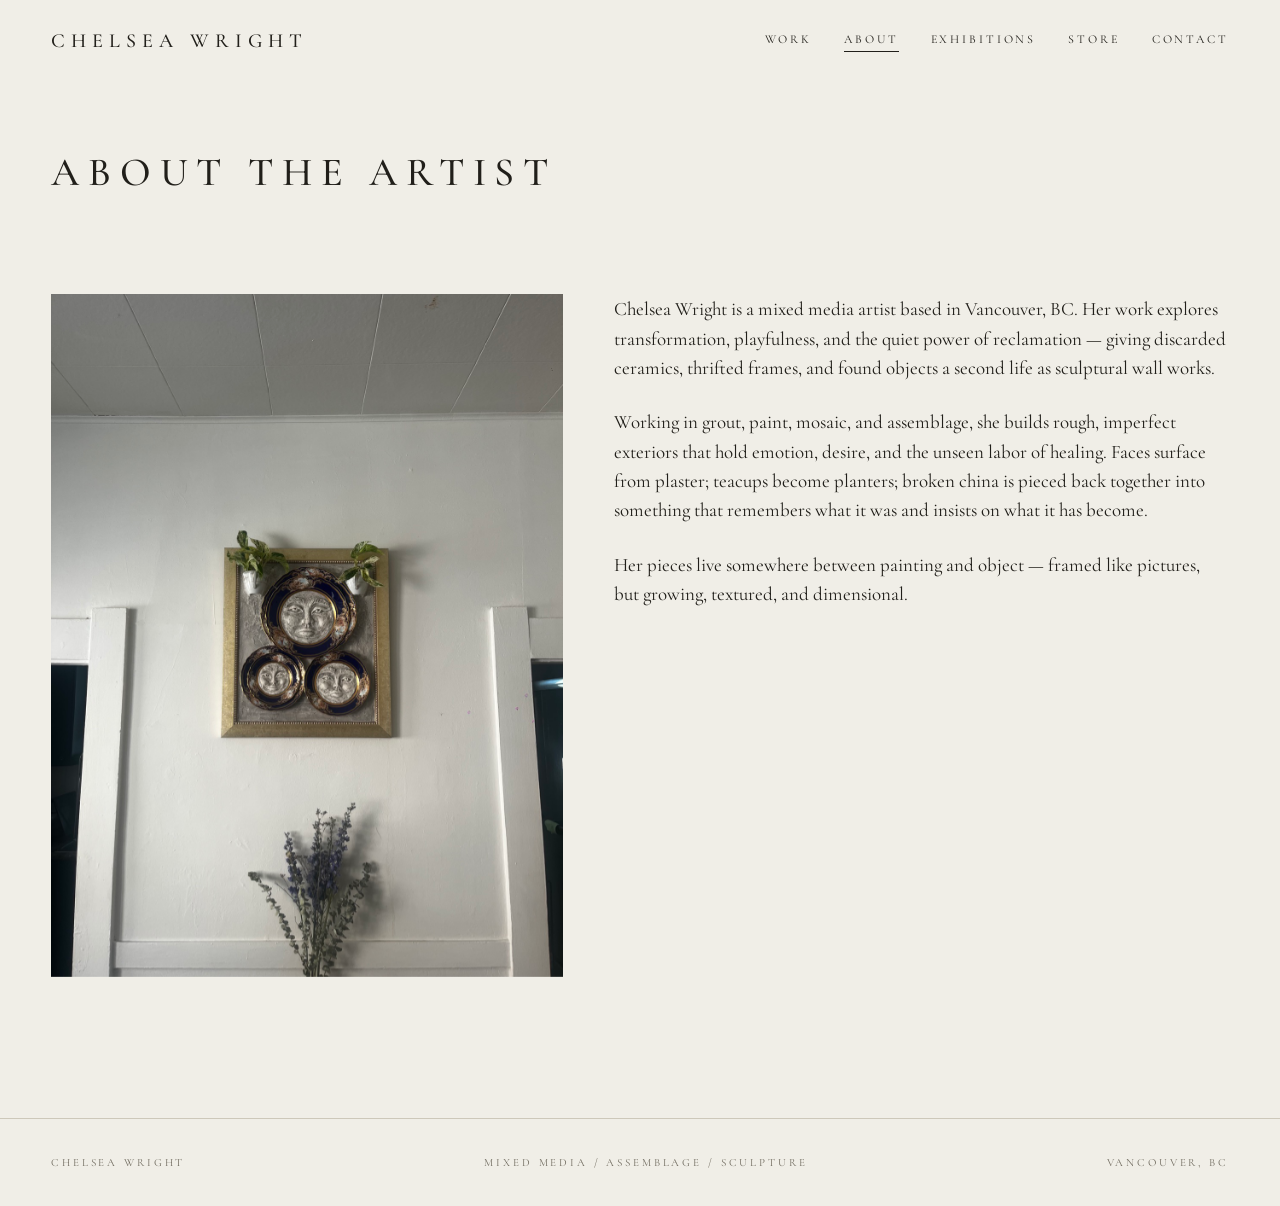
==== about.html @ 6f3f4430 "Initial site: static portfolio for chelseawright.art Home, work gallery with lightbox, about, exhibi" ====
<!DOCTYPE html>
<html lang="en">
<head>
  <meta charset="utf-8">
  <meta name="viewport" content="width=device-width, initial-scale=1">
  <title>About — Chelsea Wright</title>
  <meta name="description" content="About Chelsea Wright, a mixed media artist based in Vancouver, BC.">
  <link rel="preconnect" href="https://fonts.googleapis.com">
  <link rel="preconnect" href="https://fonts.gstatic.com" crossorigin>
  <link href="https://fonts.googleapis.com/css2?family=Cormorant+Garamond:wght@400;500;600&display=swap" rel="stylesheet">
  <link rel="stylesheet" href="assets/css/style.css">
</head>
<body>

<header class="site-header">
  <a class="wordmark" href="index.html">Chelsea Wright</a>
  <nav class="site-nav">
    <a href="work.html">Work</a>
    <a href="about.html" aria-current="page">About</a>
    <a href="exhibitions.html">Exhibitions</a>
    <a href="store.html">Store</a>
    <a href="contact.html">Contact</a>
  </nav>
</header>

<div class="page-intro">
  <h1>About the Artist</h1>
</div>

<section class="section">
  <div class="about-grid">
    <div class="portrait">
      <img src="assets/img/phases-2.jpg" alt="Work by Chelsea Wright hanging in a home, with lavender below">
      <!-- Swap for an artist portrait when there is one:
           drop the photo in assets/img/ and change the src above. -->
    </div>
    <div class="about-text">
      <!-- ============================================================
           PLACEHOLDER BIO — written in the voice of the site mockup.
           Replace everything between these markers with Chelsea's
           real bio before launch.
           ============================================================ -->
      <p>Chelsea Wright is a mixed media artist based in Vancouver, BC. Her work explores transformation, playfulness, and the quiet power of reclamation — giving discarded ceramics, thrifted frames, and found objects a second life as sculptural wall works.</p>
      <p>Working in grout, paint, mosaic, and assemblage, she builds rough, imperfect exteriors that hold emotion, desire, and the unseen labor of healing. Faces surface from plaster; teacups become planters; broken china is pieced back together into something that remembers what it was and insists on what it has become.</p>
      <p>Her pieces live somewhere between painting and object — framed like pictures, but growing, textured, and dimensional.</p>
      <!-- ================= END PLACEHOLDER BIO ==================== -->
    </div>
  </div>
</section>

<footer class="site-footer">
  <span>Chelsea Wright</span>
  <span>Mixed Media / Assemblage / Sculpture</span>
  <span>Vancouver, BC</span>
</footer>

</body>
</html>
---- assets/css/style.css ----
/* Chelsea Wright — chelseawright.art
   Static site, no build step. Shared across all pages. */

:root {
  --bg: #f0eee7;
  --bg-panel: #e9e6dc;
  --ink: #211f1a;
  --muted: #6f6a5e;
  --line: #cdc8ba;
  --serif: "Cormorant Garamond", "Garamond", Georgia, serif;
}

* { box-sizing: border-box; }

html { scroll-behavior: smooth; }

body {
  margin: 0;
  background: var(--bg);
  color: var(--ink);
  font-family: var(--serif);
  font-size: 19px;
  line-height: 1.55;
  -webkit-font-smoothing: antialiased;
}

img { max-width: 100%; display: block; }

a { color: inherit; text-decoration: none; }

/* ---- type utilities ---- */

.label {
  font-size: 12px;
  letter-spacing: 0.28em;
  text-transform: uppercase;
  font-weight: 500;
}

.arrow-link {
  display: inline-flex;
  align-items: baseline;
  gap: 0.6em;
  border-bottom: 1px solid var(--ink);
  padding-bottom: 0.35em;
  transition: gap 0.2s ease;
}
.arrow-link:hover { gap: 1em; }
.arrow-link::after { content: "\2192"; font-size: 1.1em; }

/* ---- header ---- */

.site-header {
  display: flex;
  justify-content: space-between;
  align-items: center;
  gap: 1.5rem;
  padding: 1.6rem clamp(1.2rem, 4vw, 3.5rem);
}

.site-header .wordmark {
  font-size: 20px;
  letter-spacing: 0.3em;
  text-transform: uppercase;
  font-weight: 500;
  white-space: nowrap;
}

.site-nav {
  display: flex;
  gap: clamp(1rem, 2.5vw, 2.6rem);
  flex-wrap: wrap;
  justify-content: flex-end;
}

.site-nav a {
  font-size: 12px;
  letter-spacing: 0.24em;
  text-transform: uppercase;
  padding-bottom: 3px;
  border-bottom: 1px solid transparent;
}

.site-nav a:hover,
.site-nav a[aria-current="page"] { border-bottom-color: var(--ink); }

/* ---- hero (home) ---- */

.hero {
  position: relative;
  min-height: 78vh;
  display: flex;
  align-items: center;
  background-size: cover;
  background-position: 72% center;
  color: #f4f1e8;
}

.hero::before {
  content: "";
  position: absolute;
  inset: 0;
  background: linear-gradient(100deg,
    rgba(38, 40, 30, 0.78) 0%,
    rgba(38, 40, 30, 0.55) 32%,
    rgba(38, 40, 30, 0.05) 62%);
}

.hero-inner {
  position: relative;
  max-width: 420px;
  margin-left: clamp(1.2rem, 7vw, 6.5rem);
  padding: 4rem 1rem 4rem 0;
}

.hero h1 {
  font-size: clamp(30px, 4.2vw, 46px);
  line-height: 1.25;
  font-weight: 500;
  letter-spacing: 0.22em;
  text-transform: uppercase;
  margin: 0 0 1.4rem;
}

.hero .rule {
  width: 34px;
  border: 0;
  border-top: 1px solid rgba(244, 241, 232, 0.85);
  margin: 0 0 1.6rem;
}

.hero p {
  font-size: 19px;
  max-width: 210px;
  margin: 0 0 2.2rem;
}

.hero .arrow-link {
  border-bottom-color: rgba(244, 241, 232, 0.85);
  font-size: 12px;
  letter-spacing: 0.28em;
  text-transform: uppercase;
}

/* ---- sections ---- */

.section {
  padding: clamp(2.5rem, 6vw, 5rem) clamp(1.2rem, 4vw, 3.5rem);
}

.section-head {
  display: flex;
  justify-content: space-between;
  align-items: baseline;
  gap: 1rem;
  margin-bottom: 2.2rem;
}

.section-head .arrow-link {
  font-size: 12px;
  letter-spacing: 0.28em;
  text-transform: uppercase;
}

/* ---- work grid ---- */

.work-grid {
  display: grid;
  grid-template-columns: repeat(auto-fill, minmax(280px, 1fr));
  gap: clamp(1.2rem, 3vw, 2.4rem);
}

/* home page: exactly four across like the mockup */
@media (min-width: 761px) {
  .work-grid.four-up { grid-template-columns: repeat(4, 1fr); }
}

.work-card { cursor: pointer; }

.work-card .frame {
  aspect-ratio: 1 / 1;
  overflow: hidden;
  background: var(--bg-panel);
}

.work-card img {
  width: 100%;
  height: 100%;
  object-fit: cover;
  transition: transform 0.5s ease;
}

.work-card:hover img { transform: scale(1.03); }

.work-card figcaption { padding-top: 1rem; }

.work-card .title {
  font-size: 13px;
  letter-spacing: 0.24em;
  text-transform: uppercase;
  margin-bottom: 0.35rem;
}

.work-card .meta {
  color: var(--muted);
  font-size: 16px;
  letter-spacing: 0.08em;
  line-height: 1.5;
}

/* ---- quote band (home) ---- */

.quote-band {
  display: grid;
  grid-template-columns: 1.1fr 1fr 0.9fr;
  gap: clamp(1.5rem, 4vw, 4rem);
  align-items: center;
  padding: clamp(2.5rem, 6vw, 5rem) clamp(1.2rem, 4vw, 3.5rem);
}

.quote-band .detail {
  aspect-ratio: 4 / 5;
  overflow: hidden;
}

.quote-band .detail img {
  width: 100%;
  height: 100%;
  object-fit: cover;
  /* zoomed crops of full photos; tune per-image via --zoom / --origin */
  transform: scale(var(--zoom, 1));
  transform-origin: var(--origin, center);
}

.quote-band blockquote {
  margin: 0;
  font-size: clamp(24px, 2.6vw, 32px);
  line-height: 1.4;
}

.quote-band blockquote::before {
  content: "";
  display: block;
  width: 34px;
  border-top: 1px solid var(--ink);
  margin-bottom: 1.6rem;
}

.quote-band .arrow-link {
  margin-top: 2rem;
  font-size: 12px;
  letter-spacing: 0.28em;
  text-transform: uppercase;
}

/* ---- generic page intro ---- */

.page-intro {
  max-width: 640px;
  padding: clamp(2rem, 5vw, 4rem) clamp(1.2rem, 4vw, 3.5rem) 0;
}

.page-intro h1 {
  font-size: clamp(28px, 3.5vw, 40px);
  font-weight: 500;
  letter-spacing: 0.22em;
  text-transform: uppercase;
  line-height: 1.3;
  margin: 0 0 1.2rem;
}

.page-intro p { color: var(--muted); margin: 0; }

/* ---- about page ---- */

.about-grid {
  display: grid;
  grid-template-columns: 1fr 1.2fr;
  gap: clamp(1.5rem, 4vw, 4rem);
  align-items: start;
}

.about-grid .portrait { position: sticky; top: 2rem; }

.about-text p { margin: 0 0 1.3em; }

/* ---- exhibitions ---- */

.exh-list { max-width: 720px; }

.exh-item {
  display: grid;
  grid-template-columns: 90px 1fr;
  gap: 1.5rem;
  padding: 1.6rem 0;
  border-bottom: 1px solid var(--line);
}

.exh-item .year { letter-spacing: 0.1em; color: var(--muted); }
.exh-item .venue { color: var(--muted); font-size: 17px; }

.empty-note {
  color: var(--muted);
  border: 1px solid var(--line);
  padding: 1.6rem 1.8rem;
  max-width: 560px;
  font-size: 17px;
}

/* ---- store ---- */

.store-grid {
  display: grid;
  grid-template-columns: repeat(auto-fill, minmax(260px, 1fr));
  gap: clamp(1.5rem, 3vw, 2.8rem);
}

.store-card .frame {
  aspect-ratio: 1 / 1;
  overflow: hidden;
  background: var(--bg-panel);
}

.store-card img { width: 100%; height: 100%; object-fit: cover; }

.store-card .body { padding-top: 1.1rem; }

.store-card .title {
  font-size: 13px;
  letter-spacing: 0.24em;
  text-transform: uppercase;
  margin-bottom: 0.35rem;
}

.store-card .meta {
  color: var(--muted);
  font-size: 16px;
  letter-spacing: 0.06em;
  margin-bottom: 0.9rem;
}

.store-card .arrow-link {
  font-size: 12px;
  letter-spacing: 0.26em;
  text-transform: uppercase;
}

.store-card .sold {
  font-size: 12px;
  letter-spacing: 0.26em;
  text-transform: uppercase;
  color: var(--muted);
}

/* ---- contact ---- */

.contact-block { max-width: 560px; }

.contact-block dl { margin: 2.2rem 0 0; }

.contact-block dt {
  font-size: 12px;
  letter-spacing: 0.28em;
  text-transform: uppercase;
  color: var(--muted);
  margin-bottom: 0.4rem;
}

.contact-block dd {
  margin: 0 0 1.8rem;
  font-size: 21px;
}

.contact-block dd a { border-bottom: 1px solid var(--ink); padding-bottom: 2px; }

/* ---- lightbox ---- */

.lightbox {
  position: fixed;
  inset: 0;
  background: rgba(33, 31, 26, 0.92);
  display: none;
  align-items: center;
  justify-content: center;
  padding: clamp(1rem, 4vw, 3rem);
  z-index: 50;
}

.lightbox.open { display: flex; }

.lightbox figure {
  margin: 0;
  max-width: min(920px, 100%);
  max-height: 100%;
  display: flex;
  flex-direction: column;
  align-items: center;
}

.lightbox img {
  max-height: 74vh;
  width: auto;
  max-width: 100%;
  object-fit: contain;
}

.lightbox figcaption {
  color: #e8e4d8;
  padding-top: 1.1rem;
  text-align: center;
  font-size: 16px;
  letter-spacing: 0.08em;
}

.lightbox .lb-title {
  display: block;
  font-size: 13px;
  letter-spacing: 0.26em;
  text-transform: uppercase;
  margin-bottom: 0.3rem;
}

.lightbox button {
  position: absolute;
  background: none;
  border: none;
  color: #e8e4d8;
  font-family: var(--serif);
  font-size: 30px;
  cursor: pointer;
  padding: 0.5rem 1rem;
}

.lightbox .lb-close { top: 0.8rem; right: 1rem; }
.lightbox .lb-prev { left: 0.4rem; top: 50%; transform: translateY(-50%); }
.lightbox .lb-next { right: 0.4rem; top: 50%; transform: translateY(-50%); }

/* ---- footer ---- */

.site-footer {
  display: flex;
  justify-content: space-between;
  align-items: center;
  gap: 1rem 2rem;
  flex-wrap: wrap;
  padding: 2.2rem clamp(1.2rem, 4vw, 3.5rem);
  border-top: 1px solid var(--line);
  margin-top: clamp(2rem, 5vw, 4rem);
}

.site-footer span {
  font-size: 11px;
  letter-spacing: 0.26em;
  text-transform: uppercase;
  color: var(--muted);
}

/* ---- mobile (~380px pass) ---- */

@media (max-width: 760px) {
  .site-header { flex-direction: column; gap: 1rem; padding-top: 1.3rem; }
  .site-nav { justify-content: center; gap: 1rem 1.2rem; }

  .hero { min-height: 66vh; }
  .hero::before {
    background: linear-gradient(100deg,
      rgba(38, 40, 30, 0.82) 0%,
      rgba(38, 40, 30, 0.62) 55%,
      rgba(38, 40, 30, 0.18) 95%);
  }
  .hero-inner { margin-left: 1.4rem; margin-right: 1.4rem; }
  .hero p { max-width: 260px; }

  .quote-band { grid-template-columns: 1fr; }
  .quote-band .detail.secondary { display: none; }

  .about-grid { grid-template-columns: 1fr; }
  .about-grid .portrait { position: static; }

  .exh-item { grid-template-columns: 64px 1fr; gap: 1rem; }

  .site-footer { justify-content: center; text-align: center; }
}
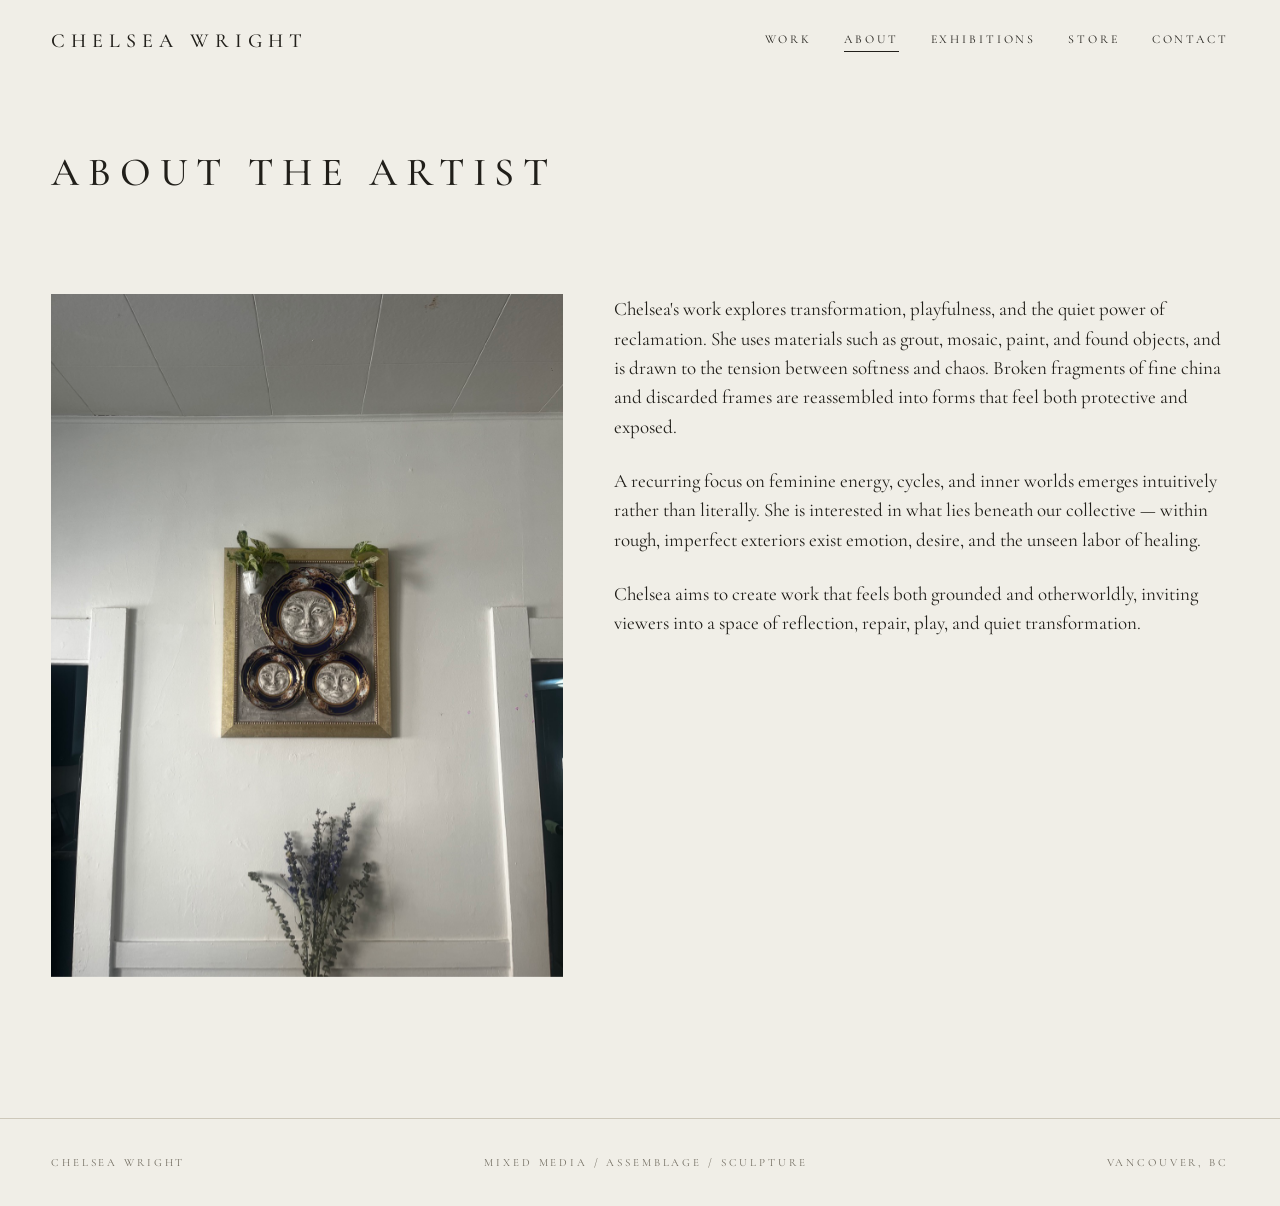
==== commit 1250c3e7: "Real bio and Instagram handle Bio from Chelsea (light copyedits for flow); Instagram is @chelswright" ====
--- a/about.html
+++ b/about.html
@@ -35,15 +35,9 @@
            drop the photo in assets/img/ and change the src above. -->
     </div>
     <div class="about-text">
-      <!-- ============================================================
-           PLACEHOLDER BIO — written in the voice of the site mockup.
-           Replace everything between these markers with Chelsea's
-           real bio before launch.
-           ============================================================ -->
-      <p>Chelsea Wright is a mixed media artist based in Vancouver, BC. Her work explores transformation, playfulness, and the quiet power of reclamation — giving discarded ceramics, thrifted frames, and found objects a second life as sculptural wall works.</p>
-      <p>Working in grout, paint, mosaic, and assemblage, she builds rough, imperfect exteriors that hold emotion, desire, and the unseen labor of healing. Faces surface from plaster; teacups become planters; broken china is pieced back together into something that remembers what it was and insists on what it has become.</p>
-      <p>Her pieces live somewhere between painting and object — framed like pictures, but growing, textured, and dimensional.</p>
-      <!-- ================= END PLACEHOLDER BIO ==================== -->
+      <p>Chelsea's work explores transformation, playfulness, and the quiet power of reclamation. She uses materials such as grout, mosaic, paint, and found objects, and is drawn to the tension between softness and chaos. Broken fragments of fine china and discarded frames are reassembled into forms that feel both protective and exposed.</p>
+      <p>A recurring focus on feminine energy, cycles, and inner worlds emerges intuitively rather than literally. She is interested in what lies beneath our collective — within rough, imperfect exteriors exist emotion, desire, and the unseen labor of healing.</p>
+      <p>Chelsea aims to create work that feels both grounded and otherworldly, inviting viewers into a space of reflection, repair, play, and quiet transformation.</p>
     </div>
   </div>
 </section>
--- a/assets/css/style.css
+++ b/assets/css/style.css
@@ -177,20 +177,22 @@
 
 .work-card { cursor: pointer; }
 
-.work-card .frame {
+.work-card .frame,
+.store-card .frame {
   aspect-ratio: 1 / 1;
   overflow: hidden;
   background: var(--bg-panel);
 }
 
-.work-card img {
+.work-card .frame img,
+.store-card .frame img {
   width: 100%;
   height: 100%;
   object-fit: cover;
   transition: transform 0.5s ease;
 }
 
-.work-card:hover img { transform: scale(1.03); }
+.work-card:hover .frame img { transform: scale(1.03); }
 
 .work-card figcaption { padding-top: 1rem; }
 
@@ -314,14 +316,6 @@
   grid-template-columns: repeat(auto-fill, minmax(260px, 1fr));
   gap: clamp(1.5rem, 3vw, 2.8rem);
 }
-
-.store-card .frame {
-  aspect-ratio: 1 / 1;
-  overflow: hidden;
-  background: var(--bg-panel);
-}
-
-.store-card img { width: 100%; height: 100%; object-fit: cover; }
 
 .store-card .body { padding-top: 1.1rem; }
 
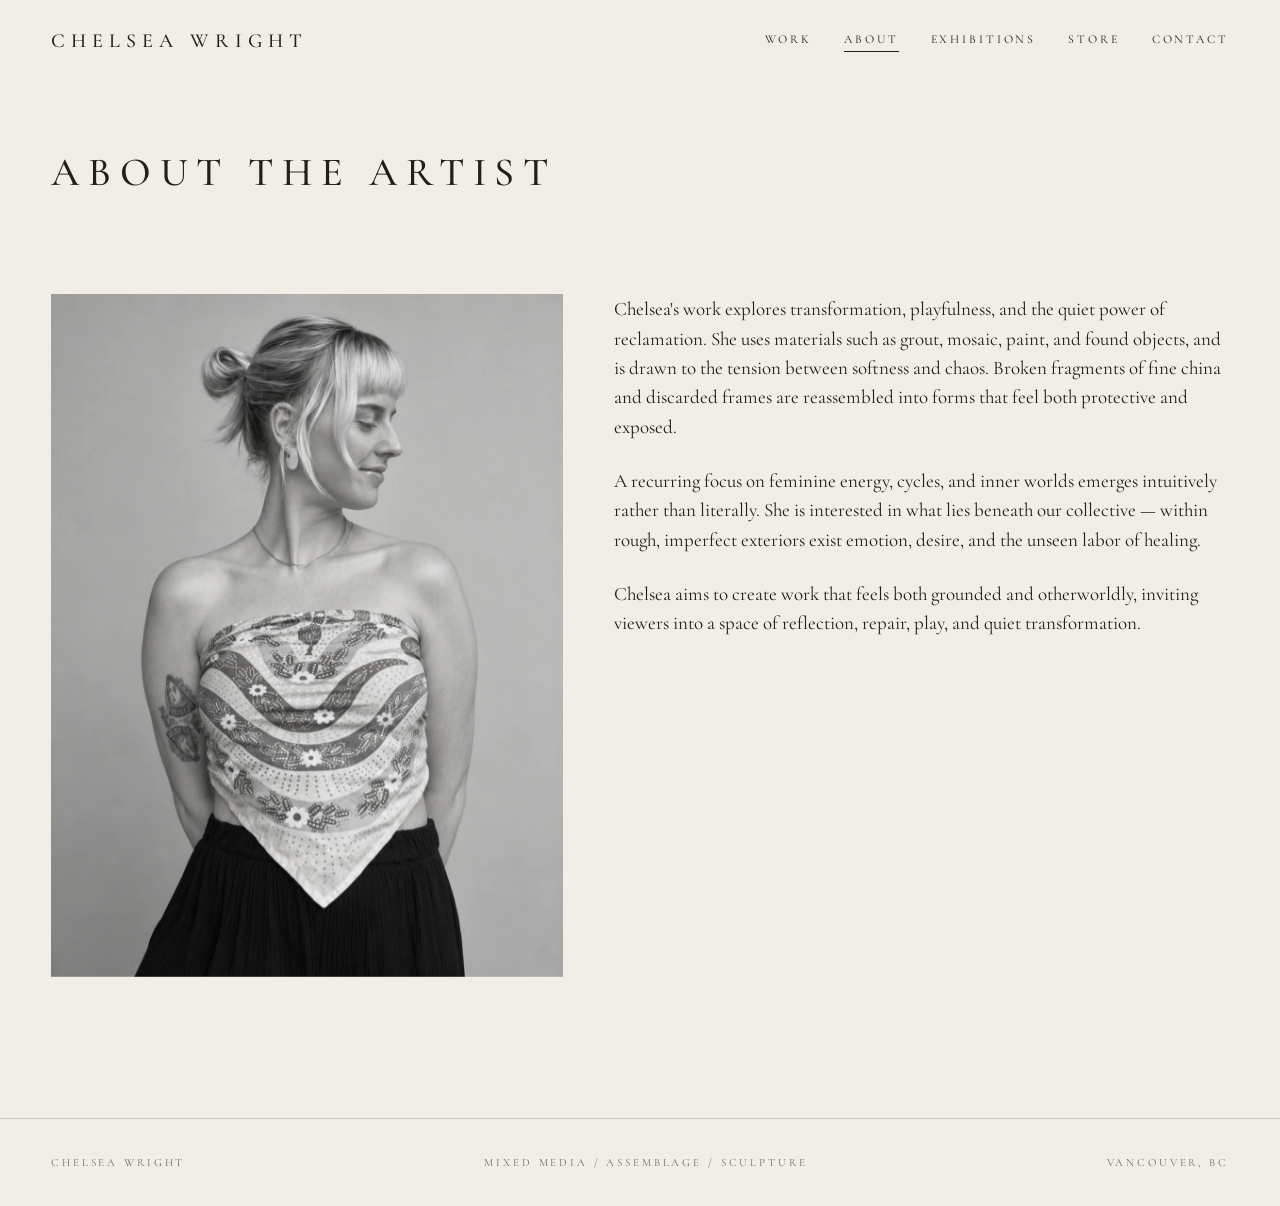
==== commit e4a2671c: "Add artist portrait to About page Co-Authored-By: Claude Opus 5.5 <noreply@anthropic.com>" ====
--- a/about.html
+++ b/about.html
@@ -30,9 +30,7 @@
 <section class="section">
   <div class="about-grid">
     <div class="portrait">
-      <img src="assets/img/phases-2.jpg" alt="Work by Chelsea Wright hanging in a home, with lavender below">
-      <!-- Swap for an artist portrait when there is one:
-           drop the photo in assets/img/ and change the src above. -->
+      <img src="assets/img/portrait.jpg" width="1086" height="1448" alt="Black-and-white portrait of Chelsea Wright">
     </div>
     <div class="about-text">
       <p>Chelsea's work explores transformation, playfulness, and the quiet power of reclamation. She uses materials such as grout, mosaic, paint, and found objects, and is drawn to the tension between softness and chaos. Broken fragments of fine china and discarded frames are reassembled into forms that feel both protective and exposed.</p>
--- a/assets/css/style.css
+++ b/assets/css/style.css
@@ -283,6 +283,7 @@
 }
 
 .about-grid .portrait { position: sticky; top: 2rem; }
+.about-grid .portrait img { height: auto; }
 
 .about-text p { margin: 0 0 1.3em; }
 
